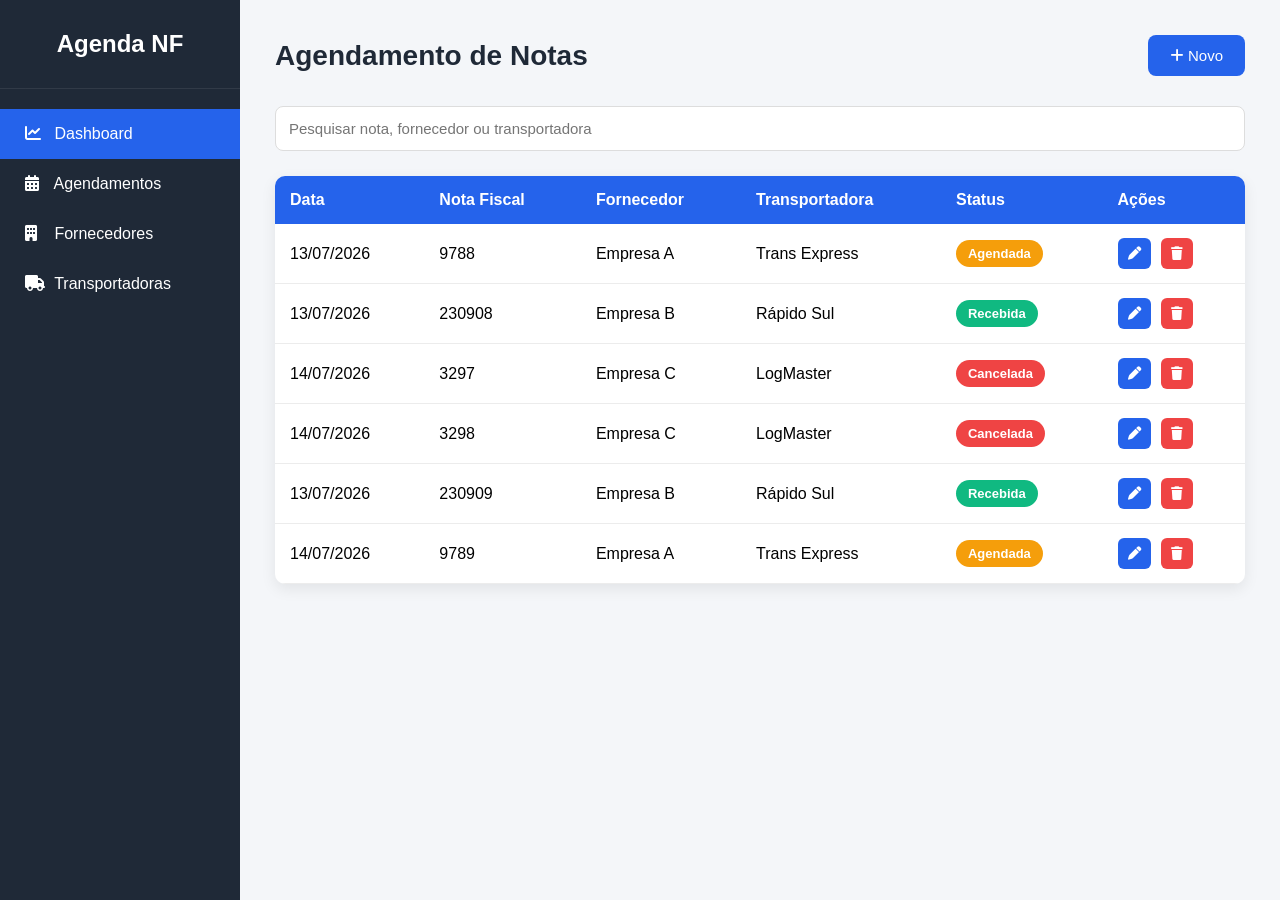
==== frontend/index.html @ 27753a57 "Estrutura inicial do projeto" ====
<!DOCTYPE html>
<html lang="pt-BR">
<head>
    <meta charset="UTF-8">
    <meta name="viewport" content="width=device-width, initial-scale=1.0">
    <title>Agenda NF</title>

    <link rel="stylesheet" href="css/style.css">

    <!-- Font Awesome -->
    <link rel="stylesheet"
        href="https://cdnjs.cloudflare.com/ajax/libs/font-awesome/6.6.0/css/all.min.css">
</head>

<body>

    <div class="container">

        <!-- MENU -->
        <aside class="sidebar">

            <div class="logo">
                <h2>Agenda NF</h2>
            </div>

            <nav>

                <a href="#" class="active">
                    <i class="fa-solid fa-chart-line"></i>
                    Dashboard
                </a>

                <a href="#">
                    <i class="fa-solid fa-calendar-days"></i>
                    Agendamentos
                </a>

                <a href="#">
                    <i class="fa-solid fa-building"></i>
                    Fornecedores
                </a>

                <a href="#">
                    <i class="fa-solid fa-truck"></i>
                    Transportadoras
                </a>

            </nav>

        </aside>

        <!-- CONTEÚDO -->
        <main class="content">

            <!-- TOPO -->
            <header class="topbar">

                <h1>Agendamento de Notas</h1>

                <button id="btnNovo">
                    <i class="fa-solid fa-plus"></i>
                    Novo
                </button>

            </header>

            <!-- PESQUISA -->
            <section class="search-area">

                <input
                    type="text"
                    id="pesquisa"
                    placeholder="Pesquisar nota, fornecedor ou transportadora">

            </section>

            <!-- TABELA -->
            <section class="table-area">

                <table>

                    <thead>

                        <tr>

                            <th>Data</th>
                            <th>Nota Fiscal</th>
                            <th>Fornecedor</th>
                            <th>Transportadora</th>
                            <th>Status</th>
                            <th>Ações</th>

                        </tr>

                    </thead>

                    <tbody id="agendaBody">

                        <!-- JavaScript renderiza aqui -->

                    </tbody>

                </table>

            </section>

        </main>

    </div>

    <script type="module" src="js/app.js"></script>

</body>
</html>
---- frontend/css/style.css ----
*{
    margin:0;
    padding:0;
    box-sizing:border-box;
    font-family:Arial, Helvetica, sans-serif;
}

body{
    background:#f4f6f9;
}

/* ========================= */

.container{
    display:flex;
    min-height:100vh;
}

/* ========================= */

.sidebar{

    width:240px;
    background:#1f2937;
    color:#fff;

}

.logo{

    padding:30px;
    text-align:center;
    border-bottom:1px solid rgba(255,255,255,.08);

}

.logo h2{

    font-size:24px;

}

.sidebar nav{

    display:flex;
    flex-direction:column;
    margin-top:20px;

}

.sidebar nav a{

    color:#fff;
    text-decoration:none;
    padding:16px 25px;
    transition:.3s;

}

.sidebar nav a i{

    width:25px;

}

.sidebar nav a:hover{

    background:#374151;

}

.sidebar nav a.active{

    background:#2563eb;

}

/* ========================= */

.content{

    flex:1;
    padding:35px;

}

/* ========================= */

.topbar{

    display:flex;
    justify-content:space-between;
    align-items:center;
    margin-bottom:30px;

}

.topbar h1{

    font-size:28px;
    color:#1f2937;

}

#btnNovo{

    background:#2563eb;
    color:#fff;
    border:none;
    padding:12px 22px;
    border-radius:8px;
    cursor:pointer;
    font-size:15px;
    transition:.3s;

}

#btnNovo:hover{

    background:#1d4ed8;

}

/* ========================= */

.search-area{

    margin-bottom:25px;

}

.search-area input{

    width:100%;
    padding:13px;
    border:1px solid #ddd;
    border-radius:8px;
    outline:none;
    font-size:15px;

}

.search-area input:focus{

    border-color:#2563eb;

}

/* ========================= */

.table-area{

    background:#fff;
    border-radius:10px;
    overflow:hidden;
    box-shadow:0 5px 15px rgba(0,0,0,.08);

}

table{

    width:100%;
    border-collapse:collapse;

}

thead{

    background:#2563eb;
    color:#fff;

}

thead th{

    padding:15px;
    text-align:left;
    font-weight:600;

}

tbody td{

    padding:14px 15px;
    border-bottom:1px solid #ececec;

}

tbody tr:hover{

    background:#f8fafc;

}

/* ========================= */

.status{

    padding:6px 12px;
    border-radius:20px;
    font-size:13px;
    font-weight:bold;
    color:#fff;
    display:inline-block;

}

.status.agendada{

    background:#f59e0b;

}

.status.recebida{

    background:#10b981;

}

.status.cancelada{

    background:#ef4444;

}

/* ========================= */

.acoes{

    display:flex;
    gap:10px;

}

.acoes button{

    border:none;
    cursor:pointer;
    padding:8px 10px;
    border-radius:6px;
    transition:.3s;

}

.btnEditar{

    background:#2563eb;
    color:#fff;

}

.btnExcluir{

    background:#ef4444;
    color:#fff;

}

.btnEditar:hover{

    background:#1d4ed8;

}

.btnExcluir:hover{

    background:#dc2626;

}

/* ========================= */

@media(max-width:900px){

    .container{

        flex-direction:column;

    }

    .sidebar{

        width:100%;

    }

    .topbar{

        flex-direction:column;
        gap:20px;
        align-items:flex-start;

    }

    .table-area{

        overflow-x:auto;

    }

}
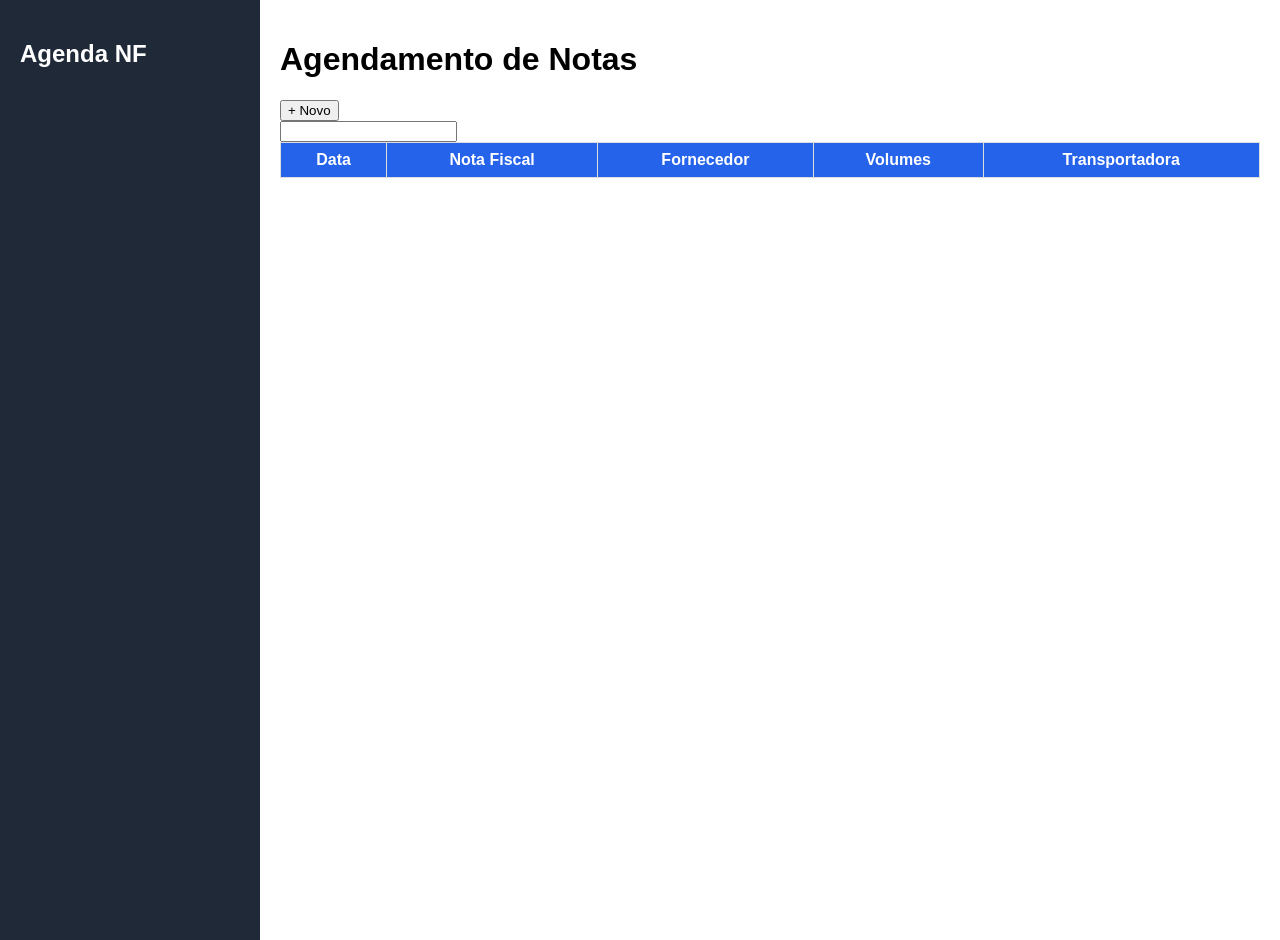
==== commit 68c004dc: "Refatora estrutura inicial do frontend" ====
--- a/frontend/index.html
+++ b/frontend/index.html
@@ -1,114 +1 @@
-<!DOCTYPE html>
-<html lang="pt-BR">
-<head>
-    <meta charset="UTF-8">
-    <meta name="viewport" content="width=device-width, initial-scale=1.0">
-    <title>Agenda NF</title>
-
-    <link rel="stylesheet" href="css/style.css">
-
-    <!-- Font Awesome -->
-    <link rel="stylesheet"
-        href="https://cdnjs.cloudflare.com/ajax/libs/font-awesome/6.6.0/css/all.min.css">
-</head>
-
-<body>
-
-    <div class="container">
-
-        <!-- MENU -->
-        <aside class="sidebar">
-
-            <div class="logo">
-                <h2>Agenda NF</h2>
-            </div>
-
-            <nav>
-
-                <a href="#" class="active">
-                    <i class="fa-solid fa-chart-line"></i>
-                    Dashboard
-                </a>
-
-                <a href="#">
-                    <i class="fa-solid fa-calendar-days"></i>
-                    Agendamentos
-                </a>
-
-                <a href="#">
-                    <i class="fa-solid fa-building"></i>
-                    Fornecedores
-                </a>
-
-                <a href="#">
-                    <i class="fa-solid fa-truck"></i>
-                    Transportadoras
-                </a>
-
-            </nav>
-
-        </aside>
-
-        <!-- CONTEÚDO -->
-        <main class="content">
-
-            <!-- TOPO -->
-            <header class="topbar">
-
-                <h1>Agendamento de Notas</h1>
-
-                <button id="btnNovo">
-                    <i class="fa-solid fa-plus"></i>
-                    Novo
-                </button>
-
-            </header>
-
-            <!-- PESQUISA -->
-            <section class="search-area">
-
-                <input
-                    type="text"
-                    id="pesquisa"
-                    placeholder="Pesquisar nota, fornecedor ou transportadora">
-
-            </section>
-
-            <!-- TABELA -->
-            <section class="table-area">
-
-                <table>
-
-                    <thead>
-
-                        <tr>
-
-                            <th>Data</th>
-                            <th>Nota Fiscal</th>
-                            <th>Fornecedor</th>
-                            <th>Transportadora</th>
-                            <th>Status</th>
-                            <th>Ações</th>
-
-                        </tr>
-
-                    </thead>
-
-                    <tbody id="agendaBody">
-
-                        <!-- JavaScript renderiza aqui -->
-
-                    </tbody>
-
-                </table>
-
-            </section>
-
-        </main>
-
-    </div>
-
-    <script type="module" src="js/app.js"></script>
-
-</body>
-</html>+<!DOCTYPE html><html lang="pt-BR"><head><meta charset="UTF-8"><link rel="stylesheet" href="css/style.css"></head><body><aside class="sidebar"><h2>Agenda NF</h2></aside><main><header><h1>Agendamento de Notas</h1><button>+ Novo</button></header><input id="pesquisa"><table><thead><tr><th>Data</th><th>Nota Fiscal</th><th>Fornecedor</th><th>Volumes</th><th>Transportadora</th></tr></thead><tbody id="tabela-body"></tbody></table></main><script type="module" src="js/app.js"></script></body></html>
--- a/frontend/css/style.css
+++ b/frontend/css/style.css
@@ -1,301 +1 @@
-*{
-    margin:0;
-    padding:0;
-    box-sizing:border-box;
-    font-family:Arial, Helvetica, sans-serif;
-}
-
-body{
-    background:#f4f6f9;
-}
-
-/* ========================= */
-
-.container{
-    display:flex;
-    min-height:100vh;
-}
-
-/* ========================= */
-
-.sidebar{
-
-    width:240px;
-    background:#1f2937;
-    color:#fff;
-
-}
-
-.logo{
-
-    padding:30px;
-    text-align:center;
-    border-bottom:1px solid rgba(255,255,255,.08);
-
-}
-
-.logo h2{
-
-    font-size:24px;
-
-}
-
-.sidebar nav{
-
-    display:flex;
-    flex-direction:column;
-    margin-top:20px;
-
-}
-
-.sidebar nav a{
-
-    color:#fff;
-    text-decoration:none;
-    padding:16px 25px;
-    transition:.3s;
-
-}
-
-.sidebar nav a i{
-
-    width:25px;
-
-}
-
-.sidebar nav a:hover{
-
-    background:#374151;
-
-}
-
-.sidebar nav a.active{
-
-    background:#2563eb;
-
-}
-
-/* ========================= */
-
-.content{
-
-    flex:1;
-    padding:35px;
-
-}
-
-/* ========================= */
-
-.topbar{
-
-    display:flex;
-    justify-content:space-between;
-    align-items:center;
-    margin-bottom:30px;
-
-}
-
-.topbar h1{
-
-    font-size:28px;
-    color:#1f2937;
-
-}
-
-#btnNovo{
-
-    background:#2563eb;
-    color:#fff;
-    border:none;
-    padding:12px 22px;
-    border-radius:8px;
-    cursor:pointer;
-    font-size:15px;
-    transition:.3s;
-
-}
-
-#btnNovo:hover{
-
-    background:#1d4ed8;
-
-}
-
-/* ========================= */
-
-.search-area{
-
-    margin-bottom:25px;
-
-}
-
-.search-area input{
-
-    width:100%;
-    padding:13px;
-    border:1px solid #ddd;
-    border-radius:8px;
-    outline:none;
-    font-size:15px;
-
-}
-
-.search-area input:focus{
-
-    border-color:#2563eb;
-
-}
-
-/* ========================= */
-
-.table-area{
-
-    background:#fff;
-    border-radius:10px;
-    overflow:hidden;
-    box-shadow:0 5px 15px rgba(0,0,0,.08);
-
-}
-
-table{
-
-    width:100%;
-    border-collapse:collapse;
-
-}
-
-thead{
-
-    background:#2563eb;
-    color:#fff;
-
-}
-
-thead th{
-
-    padding:15px;
-    text-align:left;
-    font-weight:600;
-
-}
-
-tbody td{
-
-    padding:14px 15px;
-    border-bottom:1px solid #ececec;
-
-}
-
-tbody tr:hover{
-
-    background:#f8fafc;
-
-}
-
-/* ========================= */
-
-.status{
-
-    padding:6px 12px;
-    border-radius:20px;
-    font-size:13px;
-    font-weight:bold;
-    color:#fff;
-    display:inline-block;
-
-}
-
-.status.agendada{
-
-    background:#f59e0b;
-
-}
-
-.status.recebida{
-
-    background:#10b981;
-
-}
-
-.status.cancelada{
-
-    background:#ef4444;
-
-}
-
-/* ========================= */
-
-.acoes{
-
-    display:flex;
-    gap:10px;
-
-}
-
-.acoes button{
-
-    border:none;
-    cursor:pointer;
-    padding:8px 10px;
-    border-radius:6px;
-    transition:.3s;
-
-}
-
-.btnEditar{
-
-    background:#2563eb;
-    color:#fff;
-
-}
-
-.btnExcluir{
-
-    background:#ef4444;
-    color:#fff;
-
-}
-
-.btnEditar:hover{
-
-    background:#1d4ed8;
-
-}
-
-.btnExcluir:hover{
-
-    background:#dc2626;
-
-}
-
-/* ========================= */
-
-@media(max-width:900px){
-
-    .container{
-
-        flex-direction:column;
-
-    }
-
-    .sidebar{
-
-        width:100%;
-
-    }
-
-    .topbar{
-
-        flex-direction:column;
-        gap:20px;
-        align-items:flex-start;
-
-    }
-
-    .table-area{
-
-        overflow-x:auto;
-
-    }
-
-}+body{margin:0;font-family:Arial;display:flex}.sidebar{width:220px;background:#1f2937;color:#fff;padding:20px;min-height:100vh}main{flex:1;padding:20px}table{width:100%;border-collapse:collapse}th{background:#2563eb;color:#fff}th,td{padding:8px;border:1px solid #ddd}
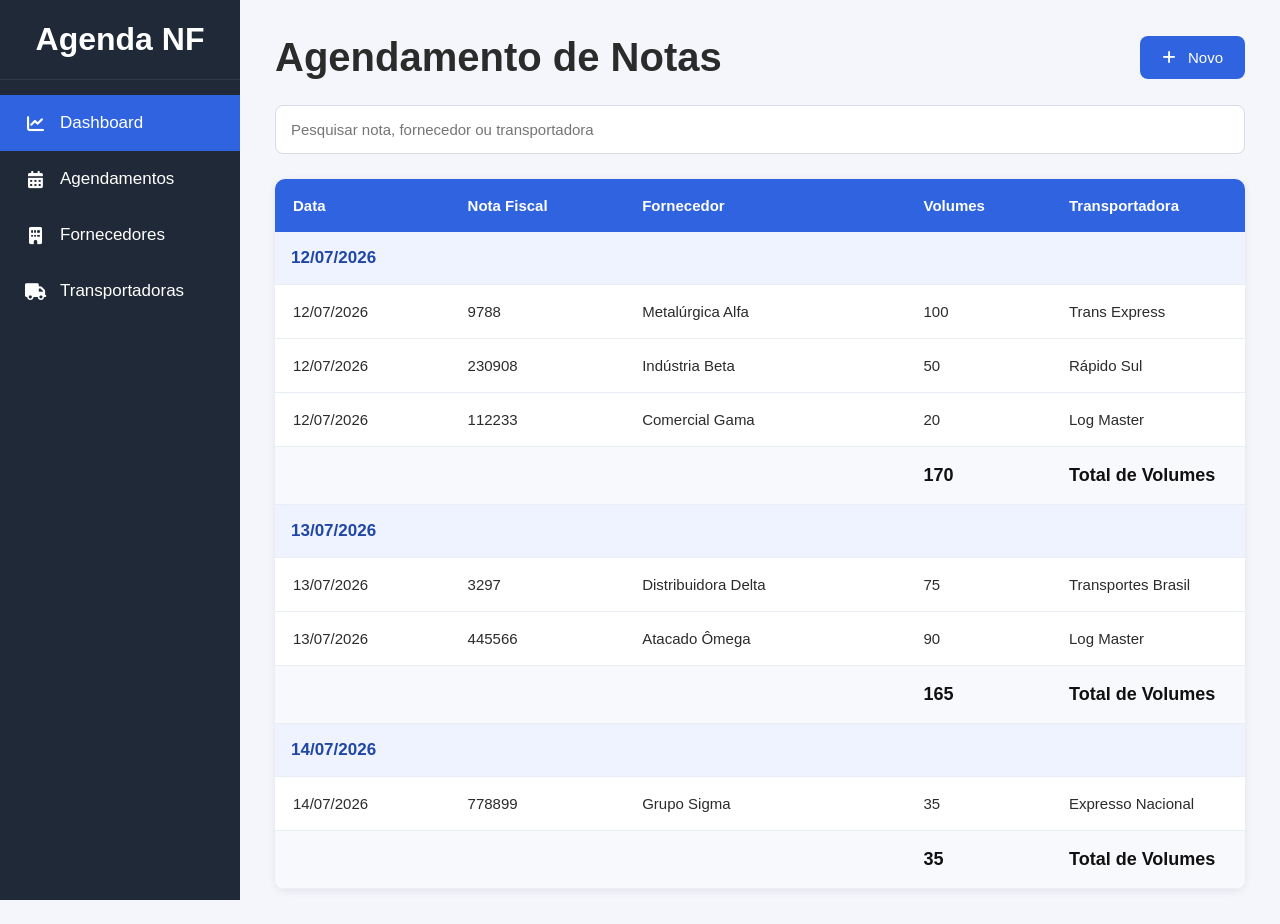
==== commit 2498b05c: "feat: cria estrutura inicial do dashboard Agenda NF" ====
--- a/frontend/index.html
+++ b/frontend/index.html
@@ -1 +1,151 @@
-<!DOCTYPE html><html lang="pt-BR"><head><meta charset="UTF-8"><link rel="stylesheet" href="css/style.css"></head><body><aside class="sidebar"><h2>Agenda NF</h2></aside><main><header><h1>Agendamento de Notas</h1><button>+ Novo</button></header><input id="pesquisa"><table><thead><tr><th>Data</th><th>Nota Fiscal</th><th>Fornecedor</th><th>Volumes</th><th>Transportadora</th></tr></thead><tbody id="tabela-body"></tbody></table></main><script type="module" src="js/app.js"></script></body></html>+<!DOCTYPE html>
+<html lang="pt-BR">
+
+<head>
+
+    <meta charset="UTF-8">
+    <meta name="viewport" content="width=device-width, initial-scale=1.0">
+
+    <title>Agenda NF</title>
+
+    <!-- CSS -->
+    <link rel="stylesheet" href="css/style.css">
+
+    <!-- Font Awesome -->
+    <link rel="stylesheet"
+        href="https://cdnjs.cloudflare.com/ajax/libs/font-awesome/6.7.2/css/all.min.css">
+
+</head>
+
+<body>
+
+    <div class="container">
+
+        <!-- ========================= -->
+        <!-- SIDEBAR -->
+        <!-- ========================= -->
+
+        <aside class="sidebar">
+
+            <div class="logo">
+
+                <h2>Agenda NF</h2>
+
+            </div>
+
+            <nav>
+
+                <ul>
+
+                    <li class="active">
+                        <a href="#">
+                            <i class="fa-solid fa-chart-line"></i>
+                            Dashboard
+                        </a>
+                    </li>
+
+                    <li>
+                        <a href="#">
+                            <i class="fa-solid fa-calendar-days"></i>
+                            Agendamentos
+                        </a>
+                    </li>
+
+                    <li>
+                        <a href="#">
+                            <i class="fa-solid fa-building"></i>
+                            Fornecedores
+                        </a>
+                    </li>
+
+                    <li>
+                        <a href="#">
+                            <i class="fa-solid fa-truck"></i>
+                            Transportadoras
+                        </a>
+                    </li>
+
+                </ul>
+
+            </nav>
+
+        </aside>
+
+        <!-- ========================= -->
+        <!-- CONTEÚDO -->
+        <!-- ========================= -->
+
+        <main class="content">
+
+            <header class="topbar">
+
+                <h1>Agendamento de Notas</h1>
+
+                <button id="btnNovo">
+
+                    <i class="fa-solid fa-plus"></i>
+
+                    Novo
+
+                </button>
+
+            </header>
+
+            <!-- Pesquisa -->
+
+            <section class="search-area">
+
+                <input
+                    type="text"
+                    id="pesquisa"
+                    placeholder="Pesquisar nota, fornecedor ou transportadora">
+
+            </section>
+
+            <!-- Tabela -->
+
+            <section class="table-area">
+
+                <table>
+
+                    <thead>
+
+                        <tr>
+
+                            <th width="18%">Data</th>
+
+                            <th width="18%">Nota Fiscal</th>
+
+                            <th>Fornecedor</th>
+
+                            <th width="15%">Volumes</th>
+
+                            <th width="20%">Transportadora</th>
+
+                        </tr>
+
+                    </thead>
+
+                    <tbody id="agendaTabela">
+
+                        <!--
+                            O JavaScript criará toda a tabela.
+                        -->
+
+                    </tbody>
+
+                </table>
+
+            </section>
+
+        </main>
+
+    </div>
+
+    <!-- JavaScript -->
+
+    <script type="module" src="js/app.js"></script>
+
+</body>
+
+</html>
--- a/frontend/css/style.css
+++ b/frontend/css/style.css
@@ -1 +1,569 @@
-body{margin:0;font-family:Arial;display:flex}.sidebar{width:220px;background:#1f2937;color:#fff;padding:20px;min-height:100vh}main{flex:1;padding:20px}table{width:100%;border-collapse:collapse}th{background:#2563eb;color:#fff}th,td{padding:8px;border:1px solid #ddd}+/* ========================================
+   RESET
+======================================== */
+
+*{
+    margin:0;
+    padding:0;
+    box-sizing:border-box;
+}
+
+:root{
+
+    --azul:#2f63df;
+    --azul-hover:#2858ca;
+    --menu:#1f2937;
+    --menu-hover:#2c3748;
+    --cinza:#f4f6fb;
+    --cinza2:#e9edf4;
+    --texto:#2b2b2b;
+    --branco:#ffffff;
+
+    --radius:8px;
+
+    --shadow:0 2px 8px rgba(0,0,0,.08);
+
+    --transition:.25s;
+
+    --sidebar:240px;
+
+}
+
+body{
+
+    font-family:Segoe UI,Tahoma,Geneva,Verdana,sans-serif;
+    background:var(--cinza);
+    color:var(--texto);
+
+}
+
+/* ========================================
+   LAYOUT
+======================================== */
+
+.container{
+
+    display:flex;
+    min-height:100vh;
+
+}
+
+/* ========================================
+   SIDEBAR
+======================================== */
+
+.sidebar{
+
+    width:var(--sidebar);
+
+    background:var(--menu);
+
+    color:#FFF;
+
+    display:flex;
+
+    flex-direction:column;
+
+    position:fixed;
+
+    left:0;
+
+    top:0;
+
+    bottom:0;
+
+}
+
+.logo{
+
+    height:80px;
+
+    display:flex;
+
+    justify-content:center;
+
+    align-items:center;
+
+    border-bottom:1px solid rgba(255,255,255,.08);
+
+}
+
+.logo h2{
+
+    font-size:32px;
+
+    font-weight:700;
+
+}
+
+.sidebar nav{
+
+    margin-top:15px;
+
+}
+
+.sidebar ul{
+
+    list-style:none;
+
+}
+
+.sidebar li{
+
+    transition:.2s;
+
+}
+
+.sidebar li a{
+
+    display:flex;
+
+    align-items:center;
+
+    gap:14px;
+
+    padding:18px 24px;
+
+    color:#FFF;
+
+    text-decoration:none;
+
+    font-size:17px;
+
+}
+
+.sidebar li:hover{
+
+    background:var(--menu-hover);
+
+}
+
+.sidebar li.active{
+
+    background:var(--azul);
+
+}
+
+.sidebar li.active:hover{
+
+    background:var(--azul-hover);
+
+}
+
+.sidebar i{
+
+    width:22px;
+
+    text-align:center;
+
+}
+
+/* ========================================
+   CONTEUDO
+======================================== */
+
+.content{
+
+    margin-left:var(--sidebar);
+
+    flex:1;
+
+    padding:35px;
+
+}
+
+/* ========================================
+   HEADER
+======================================== */
+
+.topbar{
+
+    display:flex;
+
+    justify-content:space-between;
+
+    align-items:center;
+
+    margin-bottom:25px;
+
+}
+
+.topbar h1{
+
+    font-size:40px;
+
+    font-weight:700;
+
+}
+
+#btnNovo{
+
+    background:var(--azul);
+
+    color:white;
+
+    border:none;
+
+    border-radius:var(--radius);
+
+    padding:13px 22px;
+
+    cursor:pointer;
+
+    font-size:15px;
+
+    transition:.25s;
+
+}
+
+#btnNovo:hover{
+
+    background:var(--azul-hover);
+
+}
+
+#btnNovo i{
+
+    margin-right:8px;
+
+}
+
+/* ========================================
+   PESQUISA
+======================================== */
+
+.search-area{
+
+    margin-bottom:25px;
+
+}
+
+#pesquisa{
+
+    width:100%;
+
+    padding:15px;
+
+    border:1px solid #d7dbe5;
+
+    border-radius:var(--radius);
+
+    font-size:15px;
+
+    background:white;
+
+    outline:none;
+
+    transition:.2s;
+
+}
+
+#pesquisa:focus{
+
+    border-color:var(--azul);
+
+}
+
+/* ========================================
+   TABELA
+======================================== */
+
+.table-area{
+
+    background:white;
+
+    border-radius:10px;
+
+    overflow:hidden;
+
+    box-shadow:var(--shadow);
+
+}
+
+table{
+
+    width:100%;
+
+    border-collapse:collapse;
+
+}
+
+thead{
+
+    background:var(--azul);
+
+}
+
+thead th{
+
+    color:white;
+
+    padding:18px;
+
+    text-align:left;
+
+    font-size:15px;
+
+}
+
+tbody td{
+
+    padding:18px;
+
+    border-bottom:1px solid var(--cinza2);
+
+    font-size:15px;
+
+}
+
+tbody tr{
+
+    transition:.2s;
+
+}
+
+tbody tr:hover{
+
+    background:#f8faff;
+
+}
+
+/* ========================================
+   LINHA TOTAL
+======================================== */
+
+.total-dia{
+
+    background:#f8f9fc;
+
+    font-weight:bold;
+
+}
+
+.total-dia td{
+
+    font-size:18px;
+
+    color:#111;
+
+}
+
+/* ========================================
+   DATA
+======================================== */
+
+.data-grupo{
+
+    background:#eef3ff;
+
+    font-weight:bold;
+
+    color:#2046a7;
+
+}
+
+.data-grupo td{
+
+    padding:16px;
+
+    font-size:17px;
+
+}
+
+/* ========================================
+   RESPONSIVO
+======================================== */
+
+@media(max-width:900px){
+
+.sidebar{
+
+    width:70px;
+
+}
+
+.logo h2{
+
+    display:none;
+
+}
+
+.sidebar a span{
+
+    display:none;
+
+}
+
+.content{
+
+    margin-left:70px;
+
+}
+
+.topbar{
+
+    flex-direction:column;
+
+    align-items:flex-start;
+
+    gap:15px;
+
+}
+
+table{
+
+    min-width:850px;
+
+}
+
+.table-area{
+
+    overflow:auto;
+
+}
+
+}
+
+/*======================================
+MODAL
+======================================*/
+
+#modalCadastro{
+
+    position:fixed;
+
+    inset:0;
+
+    background:rgba(0,0,0,.45);
+
+    display:none;
+
+    justify-content:center;
+
+    align-items:center;
+
+    z-index:999;
+
+}
+
+.modal{
+
+    width:550px;
+
+    background:white;
+
+    border-radius:10px;
+
+    overflow:hidden;
+
+    box-shadow:0 10px 30px rgba(0,0,0,.25);
+
+}
+
+.modal-header{
+
+    background:#2f63df;
+
+    color:white;
+
+    padding:18px 25px;
+
+    display:flex;
+
+    justify-content:space-between;
+
+    align-items:center;
+
+}
+
+.modal-header button{
+
+    background:none;
+
+    border:none;
+
+    color:white;
+
+    cursor:pointer;
+
+    font-size:20px;
+
+}
+
+.modal-body{
+
+    padding:25px;
+
+}
+
+.campo{
+
+    margin-bottom:18px;
+
+}
+
+.campo label{
+
+    display:block;
+
+    margin-bottom:8px;
+
+    font-weight:600;
+
+}
+
+.campo input{
+
+    width:100%;
+
+    padding:12px;
+
+    border:1px solid #ddd;
+
+    border-radius:6px;
+
+}
+
+.modal-footer{
+
+    padding:20px;
+
+    display:flex;
+
+    justify-content:flex-end;
+
+    gap:10px;
+
+}
+
+.cancelar{
+
+    background:#999;
+
+    color:white;
+
+    border:none;
+
+    padding:12px 18px;
+
+    border-radius:6px;
+
+    cursor:pointer;
+
+}
+
+.salvar{
+
+    background:#2f63df;
+
+    color:white;
+
+    border:none;
+
+    padding:12px 18px;
+
+    border-radius:6px;
+
+    cursor:pointer;
+
+}
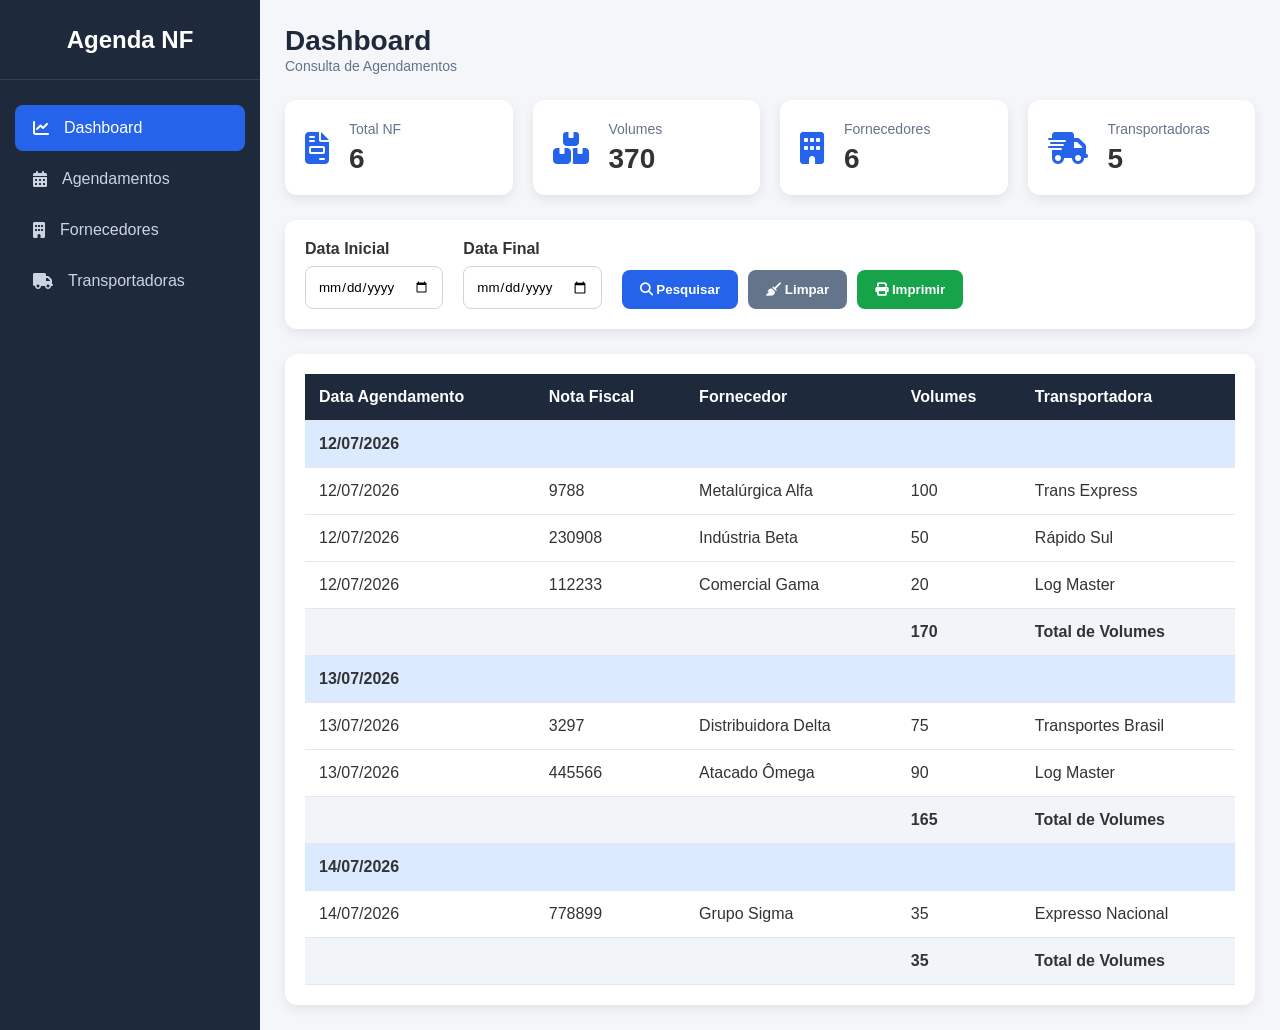
==== commit a272e0eb: "Versão 2.0 - Dashboard e Agendamentos" ====
--- a/frontend/index.html
+++ b/frontend/index.html
@@ -8,10 +8,10 @@
 
     <title>Agenda NF</title>
 
-    <!-- CSS -->
     <link rel="stylesheet" href="css/style.css">
 
-    <!-- Font Awesome -->
+    <link rel="stylesheet" href="css/print.css" media="print">
+
     <link rel="stylesheet"
         href="https://cdnjs.cloudflare.com/ajax/libs/font-awesome/6.7.2/css/all.min.css">
 
@@ -19,132 +19,251 @@
 
 <body>
 
-    <div class="container">
-
-        <!-- ========================= -->
-        <!-- SIDEBAR -->
-        <!-- ========================= -->
-
-        <aside class="sidebar">
-
-            <div class="logo">
-
-                <h2>Agenda NF</h2>
-
-            </div>
-
-            <nav>
-
-                <ul>
-
-                    <li class="active">
-                        <a href="#">
-                            <i class="fa-solid fa-chart-line"></i>
-                            Dashboard
-                        </a>
-                    </li>
-
-                    <li>
-                        <a href="#">
-                            <i class="fa-solid fa-calendar-days"></i>
-                            Agendamentos
-                        </a>
-                    </li>
-
-                    <li>
-                        <a href="#">
-                            <i class="fa-solid fa-building"></i>
-                            Fornecedores
-                        </a>
-                    </li>
-
-                    <li>
-                        <a href="#">
-                            <i class="fa-solid fa-truck"></i>
-                            Transportadoras
-                        </a>
-                    </li>
-
-                </ul>
-
-            </nav>
-
-        </aside>
-
-        <!-- ========================= -->
-        <!-- CONTEÚDO -->
-        <!-- ========================= -->
-
-        <main class="content">
-
-            <header class="topbar">
-
-                <h1>Agendamento de Notas</h1>
-
-                <button id="btnNovo">
-
-                    <i class="fa-solid fa-plus"></i>
-
-                    Novo
+<div class="container">
+
+    <!-- ===========================
+         MENU LATERAL
+    ============================ -->
+
+    <aside class="sidebar">
+
+        <div class="logo">
+
+            <h2>Agenda NF</h2>
+
+        </div>
+
+        <nav>
+
+            <ul>
+
+                <li class="active">
+
+                    <a href="index.html">
+
+                        <i class="fa-solid fa-chart-line"></i>
+
+                        Dashboard
+
+                    </a>
+
+                </li>
+
+                <li>
+
+                    <a href="agendamentos.html">
+
+                        <i class="fa-solid fa-calendar-days"></i>
+
+                        Agendamentos
+
+                    </a>
+
+                </li>
+
+                <li>
+
+                    <a href="fornecedores.html">
+
+                        <i class="fa-solid fa-building"></i>
+
+                        Fornecedores
+
+                    </a>
+
+                </li>
+
+                <li>
+
+                    <a href="transportadoras.html">
+
+                        <i class="fa-solid fa-truck"></i>
+
+                        Transportadoras
+
+                    </a>
+
+                </li>
+
+            </ul>
+
+        </nav>
+
+    </aside>
+
+    <!-- ===========================
+          CONTEÚDO
+    ============================ -->
+
+    <main class="content">
+
+        <!-- CABEÇALHO -->
+
+        <header class="topbar">
+
+            <div>
+
+                <h1>Dashboard</h1>
+
+                <span class="subtitulo">
+
+                    Consulta de Agendamentos
+
+                </span>
+
+            </div>
+
+        </header>
+
+        <!-- CARDS -->
+
+        <section class="cards">
+
+            <div class="card">
+
+                <i class="fa-solid fa-file-invoice"></i>
+
+                <div>
+
+                    <span>Total NF</span>
+
+                    <h2 id="cardNF">0</h2>
+
+                </div>
+
+            </div>
+
+            <div class="card">
+
+                <i class="fa-solid fa-boxes-stacked"></i>
+
+                <div>
+
+                    <span>Volumes</span>
+
+                    <h2 id="cardVolumes">0</h2>
+
+                </div>
+
+            </div>
+
+            <div class="card">
+
+                <i class="fa-solid fa-building"></i>
+
+                <div>
+
+                    <span>Fornecedores</span>
+
+                    <h2 id="cardFornecedor">0</h2>
+
+                </div>
+
+            </div>
+
+            <div class="card">
+
+                <i class="fa-solid fa-truck-fast"></i>
+
+                <div>
+
+                    <span>Transportadoras</span>
+
+                    <h2 id="cardTransportadora">0</h2>
+
+                </div>
+
+            </div>
+
+        </section>
+
+        <!-- FILTRO -->
+
+        <section class="filtro">
+
+            <div class="campo">
+
+                <label>Data Inicial</label>
+
+                <input type="date" id="dataInicial">
+
+            </div>
+
+            <div class="campo">
+
+                <label>Data Final</label>
+
+                <input type="date" id="dataFinal">
+
+            </div>
+
+            <div class="botoes">
+
+                <button id="btnPesquisar">
+
+                    <i class="fa-solid fa-magnifying-glass"></i>
+
+                    Pesquisar
 
                 </button>
 
-            </header>
-
-            <!-- Pesquisa -->
-
-            <section class="search-area">
-
-                <input
-                    type="text"
-                    id="pesquisa"
-                    placeholder="Pesquisar nota, fornecedor ou transportadora">
-
-            </section>
-
-            <!-- Tabela -->
-
-            <section class="table-area">
-
-                <table>
-
-                    <thead>
-
-                        <tr>
-
-                            <th width="18%">Data</th>
-
-                            <th width="18%">Nota Fiscal</th>
-
-                            <th>Fornecedor</th>
-
-                            <th width="15%">Volumes</th>
-
-                            <th width="20%">Transportadora</th>
-
-                        </tr>
-
-                    </thead>
-
-                    <tbody id="agendaTabela">
-
-                        <!--
-                            O JavaScript criará toda a tabela.
-                        -->
-
-                    </tbody>
-
-                </table>
-
-            </section>
-
-        </main>
-
-    </div>
-
-    <!-- JavaScript -->
-
-    <script type="module" src="js/app.js"></script>
+                <button id="btnLimpar">
+
+                    <i class="fa-solid fa-broom"></i>
+
+                    Limpar
+
+                </button>
+
+                <button id="btnImprimir">
+
+                    <i class="fa-solid fa-print"></i>
+
+                    Imprimir
+
+                </button>
+
+            </div>
+
+        </section>
+
+        <!-- TABELA -->
+
+        <section class="table-area">
+
+            <table>
+
+                <thead>
+
+                    <tr>
+
+                        <th>Data Agendamento</th>
+
+                        <th>Nota Fiscal</th>
+
+                        <th>Fornecedor</th>
+
+                        <th>Volumes</th>
+
+                        <th>Transportadora</th>
+
+                    </tr>
+
+                </thead>
+
+                <tbody id="agendaTabela">
+
+                </tbody>
+
+            </table>
+
+        </section>
+
+    </main>
+
+</div>
+
+<script type="module" src="js/app.js"></script>
 
 </body>
 
--- a/frontend/css/style.css
+++ b/frontend/css/style.css
@@ -1,569 +1,647 @@
-/* ========================================
-   RESET
-======================================== */
-
-*{
-    margin:0;
-    padding:0;
-    box-sizing:border-box;
-}
-
-:root{
-
-    --azul:#2f63df;
-    --azul-hover:#2858ca;
-    --menu:#1f2937;
-    --menu-hover:#2c3748;
-    --cinza:#f4f6fb;
-    --cinza2:#e9edf4;
-    --texto:#2b2b2b;
-    --branco:#ffffff;
-
-    --radius:8px;
-
-    --shadow:0 2px 8px rgba(0,0,0,.08);
-
-    --transition:.25s;
-
-    --sidebar:240px;
-
-}
-
-body{
-
-    font-family:Segoe UI,Tahoma,Geneva,Verdana,sans-serif;
-    background:var(--cinza);
-    color:var(--texto);
-
-}
-
-/* ========================================
-   LAYOUT
-======================================== */
-
-.container{
+/* ==========================================
+   Agenda NF
+   style.css
+   Layout principal do sistema
+========================================== */
+
+
+/* RESET */
+
+* {
+
+    margin: 0;
+    padding: 0;
+    box-sizing: border-box;
+
+    font-family: "Segoe UI", Arial, sans-serif;
+
+}
+
+
+body {
+
+    background: #f4f6f9;
+
+    color: #333;
+
+}
+
+
+/* ==========================================
+   ESTRUTURA PRINCIPAL
+========================================== */
+
+.container {
+
+    display: flex;
+
+    min-height: 100vh;
+
+}
+
+
+/* ==========================================
+   MENU LATERAL
+========================================== */
+
+.sidebar {
+
+    width: 260px;
+
+    background: #1e293b;
+
+    color: white;
+
+    min-height: 100vh;
+
+}
+
+
+.logo {
+
+    height: 80px;
+
+    display: flex;
+
+    align-items: center;
+
+    justify-content: center;
+
+    border-bottom: 1px solid rgba(255,255,255,.1);
+
+}
+
+
+.logo h2 {
+
+    font-size: 24px;
+
+}
+
+
+.sidebar nav ul {
+
+    list-style: none;
+
+    padding: 20px 0;
+
+}
+
+
+.sidebar nav ul li {
+
+    margin: 5px 15px;
+
+}
+
+
+.sidebar nav ul li a {
+
+    display: flex;
+
+    align-items: center;
+
+    gap: 15px;
+
+    color: #cbd5e1;
+
+    text-decoration: none;
+
+    padding: 14px 18px;
+
+    border-radius: 8px;
+
+    transition: .3s;
+
+}
+
+
+.sidebar nav ul li a:hover,
+.sidebar nav ul li.active a {
+
+    background: #2563eb;
+
+    color: white;
+
+}
+
+
+
+/* ==========================================
+   CONTEÚDO
+========================================== */
+
+.content {
+
+    flex: 1;
+
+    padding: 25px;
+
+}
+
+
+.topbar {
+
+    display: flex;
+
+    justify-content: space-between;
+
+    align-items: center;
+
+    margin-bottom: 25px;
+
+}
+
+
+.topbar h1 {
+
+    font-size: 28px;
+
+    color: #1e293b;
+
+}
+
+
+.subtitulo {
+
+    color: #64748b;
+
+    font-size: 14px;
+
+}
+
+
+
+/* ==========================================
+   CARDS DASHBOARD
+========================================== */
+
+
+.cards {
+
+    display: grid;
+
+    grid-template-columns: repeat(4,1fr);
+
+    gap: 20px;
+
+    margin-bottom: 25px;
+
+}
+
+
+.card {
+
+    background:white;
+
+    border-radius:12px;
+
+    padding:20px;
 
     display:flex;
-    min-height:100vh;
-
-}
-
-/* ========================================
-   SIDEBAR
-======================================== */
-
-.sidebar{
-
-    width:var(--sidebar);
-
-    background:var(--menu);
+
+    align-items:center;
+
+    gap:20px;
+
+    box-shadow:0 4px 12px rgba(0,0,0,.08);
+
+}
+
+
+.card i {
+
+    font-size:32px;
+
+    color:#2563eb;
+
+}
+
+
+.card span {
+
+    color:#64748b;
+
+    font-size:14px;
+
+}
+
+
+.card h2 {
+
+    margin-top:5px;
+
+    font-size:28px;
+
+}
+
+
+
+/* ==========================================
+   FILTRO
+========================================== */
+
+
+.filtro {
+
+    background:white;
+
+    padding:20px;
+
+    border-radius:12px;
+
+    display:flex;
+
+    align-items:end;
+
+    gap:20px;
+
+    margin-bottom:25px;
+
+    box-shadow:0 4px 12px rgba(0,0,0,.08);
+
+}
+
+
+.campo {
+
+    display:flex;
+
+    flex-direction:column;
+
+    gap:8px;
+
+}
+
+
+.campo label {
+
+    font-weight:600;
+
+}
+
+
+.campo input,
+.pesquisa input {
+
+    padding:12px;
+
+    border:1px solid #d1d5db;
+
+    border-radius:8px;
+
+    outline:none;
+
+}
+
+
+.campo input:focus,
+.pesquisa input:focus {
+
+    border-color:#2563eb;
+
+}
+
+
+
+/* ==========================================
+   BOTÕES
+========================================== */
+
+
+.botoes {
+
+    display:flex;
+
+    gap:10px;
+
+}
+
+
+button {
+
+    border:none;
+
+    cursor:pointer;
+
+    border-radius:8px;
+
+    padding:12px 18px;
+
+    font-weight:600;
+
+}
+
+
+#btnPesquisar,
+.btn-primary {
+
+    background:#2563eb;
+
+    color:white;
+
+}
+
+
+#btnLimpar {
+
+    background:#64748b;
+
+    color:white;
+
+}
+
+
+#btnImprimir {
+
+    background:#16a34a;
+
+    color:white;
+
+}
+
+
+button:hover {
+
+    opacity:.85;
+
+}
+
+
+
+/* ==========================================
+   PESQUISA AGENDAMENTOS
+========================================== */
+
+
+.pesquisa {
+
+    background:white;
+
+    padding:20px;
+
+    border-radius:12px;
+
+    margin-bottom:20px;
+
+}
+
+
+.pesquisa input {
+
+    width:100%;
+
+}
+
+
+
+/* ==========================================
+   TABELA
+========================================== */
+
+
+.table-area {
+
+    background:white;
+
+    border-radius:12px;
+
+    padding:20px;
+
+    box-shadow:0 4px 12px rgba(0,0,0,.08);
+
+    overflow-x:auto;
+
+}
+
+
+table {
+
+    width:100%;
+
+    border-collapse:collapse;
+
+}
+
+
+thead {
+
+    background:#1e293b;
+
+    color:white;
+
+}
+
+
+th,
+td {
+
+    padding:14px;
+
+    text-align:left;
+
+    border-bottom:1px solid #e5e7eb;
+
+}
+
+
+tbody tr:hover {
+
+    background:#f8fafc;
+
+}
+
+
+
+.data-grupo td {
+
+    background:#dbeafe;
+
+    font-weight:bold;
+
+}
+
+
+.total-dia td {
+
+    background:#f1f5f9;
+
+}
+
+
+
+/* ==========================================
+   RESPONSIVIDADE
+========================================== */
+
+
+@media(max-width:1000px){
+
+
+    .cards {
+
+        grid-template-columns:repeat(2,1fr);
+
+    }
+
+
+}
+
+
+
+@media(max-width:700px){
+
+
+    .sidebar {
+
+        display:none;
+
+    }
+
+
+    .cards {
+
+        grid-template-columns:1fr;
+
+    }
+
+
+    .filtro {
+
+        flex-direction:column;
+
+        align-items:stretch;
+
+    }
+
+
+    .botoes {
+
+        flex-direction:column;
+
+    }
+
+
+}
+
+/*==================================
+MODAL
+==================================*/
+
+#modalCadastro{
+
+    position:fixed;
+
+    inset:0;
+
+    background:rgba(0,0,0,.45);
+
+    display:none;
+
+    justify-content:center;
+
+    align-items:center;
+
+    z-index:9999;
+
+}
+
+.modal{
+
+    width:600px;
+
+    background:#FFF;
+
+    border-radius:10px;
+
+    overflow:hidden;
+
+    box-shadow:0 15px 40px rgba(0,0,0,.25);
+
+}
+
+.modal-header{
+
+    background:#1e293b;
 
     color:#FFF;
 
     display:flex;
 
-    flex-direction:column;
-
-    position:fixed;
-
-    left:0;
-
-    top:0;
-
-    bottom:0;
-
-}
-
-.logo{
-
-    height:80px;
+    justify-content:space-between;
+
+    align-items:center;
+
+    padding:18px 25px;
+
+}
+
+.modal-header button{
+
+    border:none;
+
+    background:none;
+
+    color:#FFF;
+
+    font-size:24px;
+
+    cursor:pointer;
+
+}
+
+.modal-body{
+
+    padding:25px;
+
+}
+
+.modal-footer{
+
+    padding:20px;
 
     display:flex;
 
-    justify-content:center;
-
-    align-items:center;
-
-    border-bottom:1px solid rgba(255,255,255,.08);
-
-}
-
-.logo h2{
-
-    font-size:32px;
-
-    font-weight:700;
-
-}
-
-.sidebar nav{
-
-    margin-top:15px;
-
-}
-
-.sidebar ul{
-
-    list-style:none;
-
-}
-
-.sidebar li{
-
-    transition:.2s;
-
-}
-
-.sidebar li a{
-
-    display:flex;
-
-    align-items:center;
-
-    gap:14px;
-
-    padding:18px 24px;
+    justify-content:flex-end;
+
+    gap:10px;
+
+}
+
+.btn-cancelar{
+
+    background:#6b7280;
 
     color:#FFF;
 
-    text-decoration:none;
-
-    font-size:17px;
-
-}
-
-.sidebar li:hover{
-
-    background:var(--menu-hover);
-
-}
-
-.sidebar li.active{
-
-    background:var(--azul);
-
-}
-
-.sidebar li.active:hover{
-
-    background:var(--azul-hover);
-
-}
-
-.sidebar i{
-
-    width:22px;
-
-    text-align:center;
-
-}
-
-/* ========================================
-   CONTEUDO
-======================================== */
-
-.content{
-
-    margin-left:var(--sidebar);
-
-    flex:1;
-
-    padding:35px;
-
-}
-
-/* ========================================
-   HEADER
-======================================== */
-
-.topbar{
-
-    display:flex;
-
-    justify-content:space-between;
-
-    align-items:center;
-
-    margin-bottom:25px;
-
-}
-
-.topbar h1{
-
-    font-size:40px;
-
-    font-weight:700;
-
-}
-
-#btnNovo{
-
-    background:var(--azul);
-
-    color:white;
-
-    border:none;
-
-    border-radius:var(--radius);
-
-    padding:13px 22px;
-
-    cursor:pointer;
-
-    font-size:15px;
-
-    transition:.25s;
-
-}
-
-#btnNovo:hover{
-
-    background:var(--azul-hover);
-
-}
-
-#btnNovo i{
-
-    margin-right:8px;
-
-}
-
-/* ========================================
-   PESQUISA
-======================================== */
-
-.search-area{
-
-    margin-bottom:25px;
-
-}
-
-#pesquisa{
-
-    width:100%;
-
-    padding:15px;
-
-    border:1px solid #d7dbe5;
-
-    border-radius:var(--radius);
-
-    font-size:15px;
-
-    background:white;
-
-    outline:none;
-
-    transition:.2s;
-
-}
-
-#pesquisa:focus{
-
-    border-color:var(--azul);
-
-}
-
-/* ========================================
-   TABELA
-======================================== */
-
-.table-area{
-
-    background:white;
-
-    border-radius:10px;
-
-    overflow:hidden;
-
-    box-shadow:var(--shadow);
-
-}
-
-table{
-
-    width:100%;
-
-    border-collapse:collapse;
-
-}
-
-thead{
-
-    background:var(--azul);
-
-}
-
-thead th{
-
-    color:white;
-
-    padding:18px;
-
-    text-align:left;
-
-    font-size:15px;
-
-}
-
-tbody td{
-
-    padding:18px;
-
-    border-bottom:1px solid var(--cinza2);
-
-    font-size:15px;
-
-}
-
-tbody tr{
-
-    transition:.2s;
-
-}
-
-tbody tr:hover{
-
-    background:#f8faff;
-
-}
-
-/* ========================================
-   LINHA TOTAL
-======================================== */
-
-.total-dia{
-
-    background:#f8f9fc;
-
-    font-weight:bold;
-
-}
-
-.total-dia td{
-
-    font-size:18px;
-
-    color:#111;
-
-}
-
-/* ========================================
-   DATA
-======================================== */
-
-.data-grupo{
-
-    background:#eef3ff;
-
-    font-weight:bold;
-
-    color:#2046a7;
-
-}
-
-.data-grupo td{
-
-    padding:16px;
-
-    font-size:17px;
-
-}
-
-/* ========================================
-   RESPONSIVO
-======================================== */
-
-@media(max-width:900px){
-
-.sidebar{
-
-    width:70px;
-
-}
-
-.logo h2{
-
-    display:none;
-
-}
-
-.sidebar a span{
-
-    display:none;
-
-}
-
-.content{
-
-    margin-left:70px;
-
-}
-
-.topbar{
-
-    flex-direction:column;
-
-    align-items:flex-start;
-
-    gap:15px;
-
-}
-
-table{
-
-    min-width:850px;
-
-}
-
-.table-area{
-
-    overflow:auto;
-
-}
-
-}
-
-/*======================================
-MODAL
-======================================*/
-
-#modalCadastro{
-
-    position:fixed;
-
-    inset:0;
-
-    background:rgba(0,0,0,.45);
-
-    display:none;
-
-    justify-content:center;
-
-    align-items:center;
-
-    z-index:999;
-
-}
-
-.modal{
-
-    width:550px;
-
-    background:white;
-
-    border-radius:10px;
-
-    overflow:hidden;
-
-    box-shadow:0 10px 30px rgba(0,0,0,.25);
-
-}
-
-.modal-header{
-
-    background:#2f63df;
-
-    color:white;
-
-    padding:18px 25px;
-
-    display:flex;
-
-    justify-content:space-between;
-
-    align-items:center;
-
-}
-
-.modal-header button{
-
-    background:none;
-
-    border:none;
-
-    color:white;
-
-    cursor:pointer;
-
-    font-size:20px;
-
-}
-
-.modal-body{
-
-    padding:25px;
-
-}
-
-.campo{
-
-    margin-bottom:18px;
-
-}
-
-.campo label{
-
-    display:block;
-
-    margin-bottom:8px;
-
-    font-weight:600;
-
-}
-
-.campo input{
-
-    width:100%;
-
-    padding:12px;
-
-    border:1px solid #ddd;
-
-    border-radius:6px;
-
-}
-
-.modal-footer{
-
-    padding:20px;
-
-    display:flex;
-
-    justify-content:flex-end;
-
-    gap:10px;
-
-}
-
-.cancelar{
-
-    background:#999;
-
-    color:white;
-
-    border:none;
-
-    padding:12px 18px;
-
-    border-radius:6px;
-
-    cursor:pointer;
-
-}
-
-.salvar{
-
-    background:#2f63df;
-
-    color:white;
-
-    border:none;
-
-    padding:12px 18px;
-
-    border-radius:6px;
-
-    cursor:pointer;
+}
+
+.btn-salvar{
+
+    background:#2563eb;
+
+    color:#FFF;
+
+}
+
+.btn-editar{
+
+    background:#2563eb;
+
+    color:#FFF;
+
+    margin-right:5px;
+
+    padding:8px 12px;
+
+}
+
+.btn-excluir{
+
+    background:#dc2626;
+
+    color:#FFF;
+
+    padding:8px 12px;
 
 }
--- a/frontend/css/print.css
+++ b/frontend/css/print.css
@@ -0,0 +1,99 @@
+/* ==========================================
+   Agenda NF
+   print.css
+   Estilos para impressão
+========================================== */
+
+@media print {
+
+    /* Configuração da página */
+    @page {
+        size: A4 portrait;
+        margin: 15mm;
+    }
+
+    body {
+        background: #fff;
+        color: #000;
+        font-size: 12px;
+    }
+
+    /* Esconde elementos que não devem aparecer */
+    .sidebar,
+    .topbar,
+    .cards,
+    .filtro,
+    .pesquisa,
+    .botoes,
+    button {
+        display: none !important;
+    }
+
+    /* Área principal */
+    .container,
+    .content {
+        display: block;
+        width: 100%;
+        margin: 0;
+        padding: 0;
+    }
+
+    /* Título do relatório */
+    .content::before {
+        content: "AGENDA DE NOTAS FISCAIS";
+        display: block;
+        text-align: center;
+        font-size: 20px;
+        font-weight: bold;
+        margin-bottom: 20px;
+    }
+
+    /* Tabela */
+    .table-area {
+        box-shadow: none;
+        border: none;
+        padding: 0;
+        margin: 0;
+    }
+
+    table {
+        width: 100%;
+        border-collapse: collapse;
+    }
+
+    thead {
+        background: #e5e7eb !important;
+        color: #000 !important;
+    }
+
+    th,
+    td {
+        border: 1px solid #999;
+        padding: 8px;
+        font-size: 11px;
+    }
+
+    /* Cabeçalhos de grupo */
+    .data-grupo td {
+        background: #d9d9d9 !important;
+        font-weight: bold;
+    }
+
+    /* Total do dia */
+    .total-dia td {
+        background: #f2f2f2 !important;
+        font-weight: bold;
+    }
+
+    /* Evita quebra de linhas importantes */
+    tr {
+        page-break-inside: avoid;
+    }
+
+    table,
+    tr,
+    td,
+    th {
+        page-break-inside: avoid;
+    }
+}
